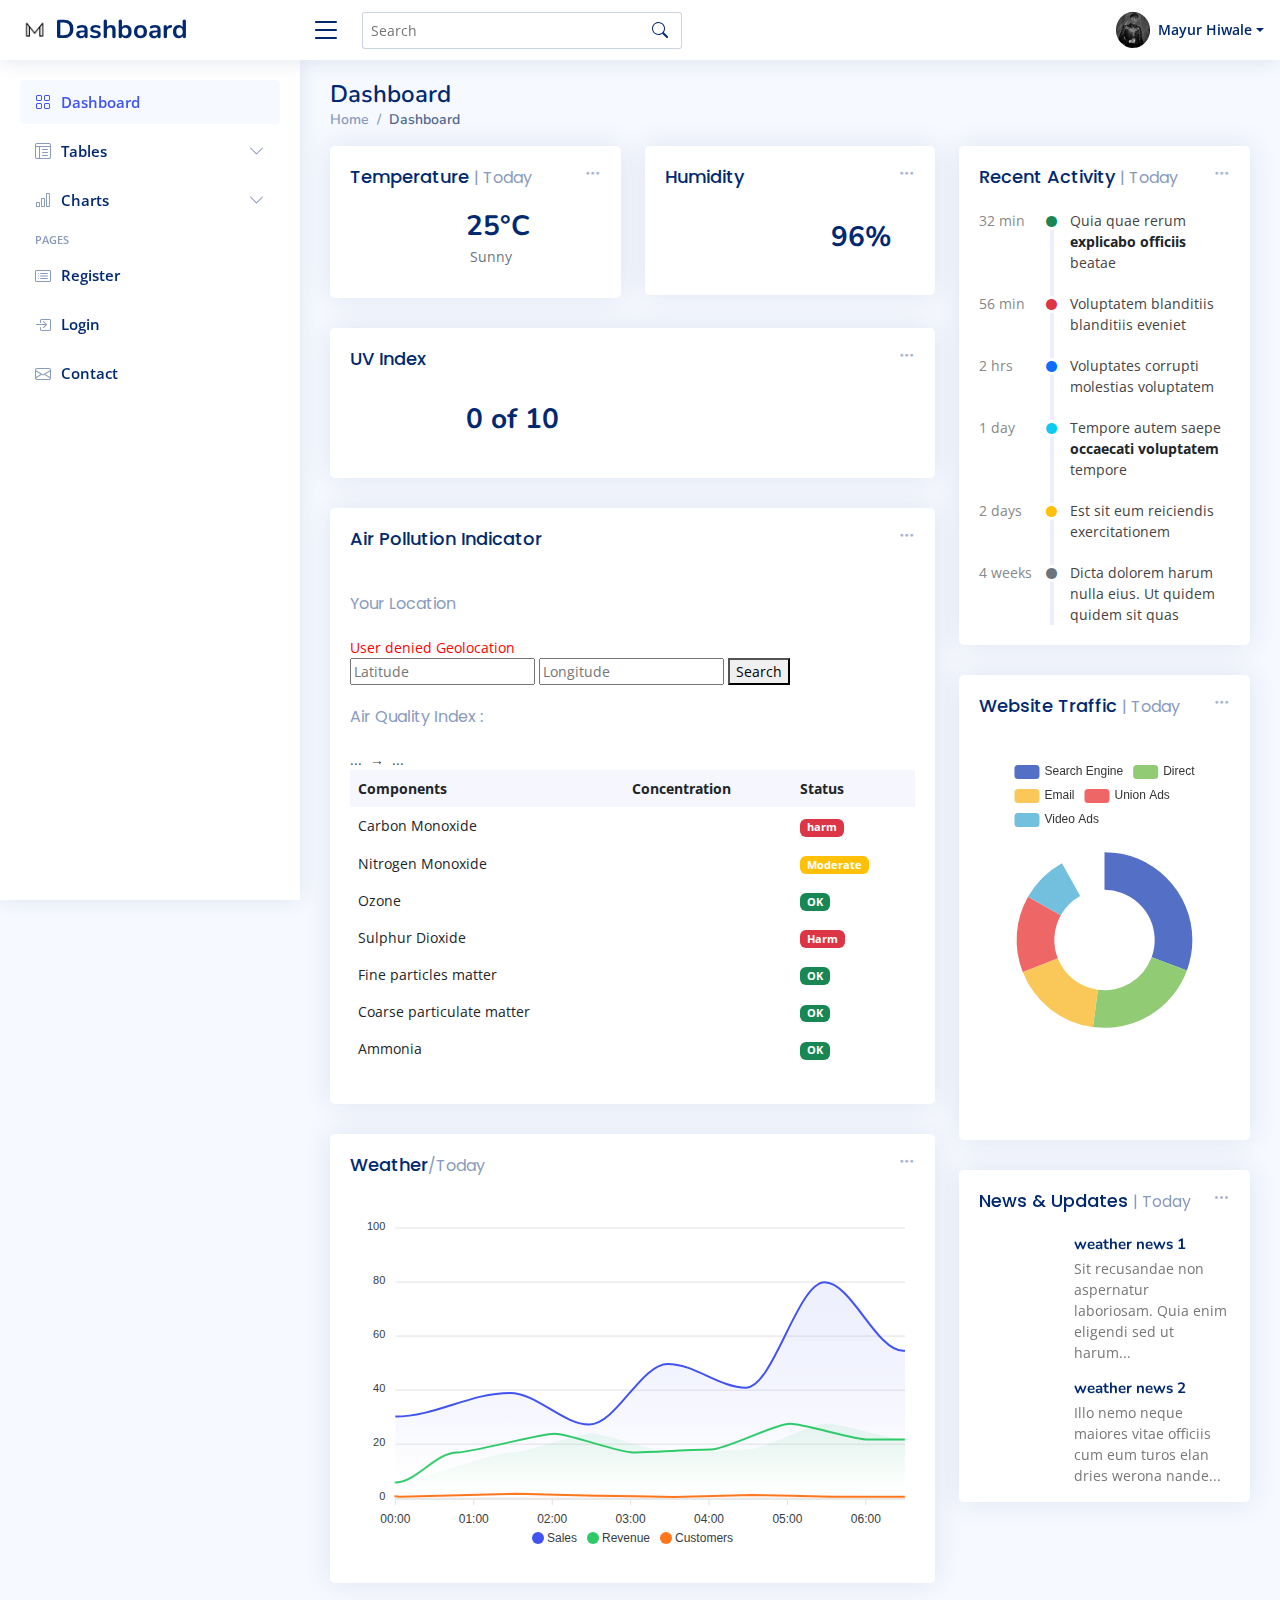
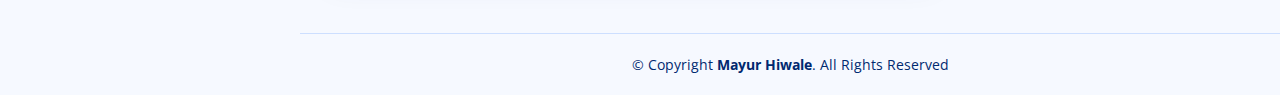
==== index.html @ 21767bce "New project to push to Github" ====
<!DOCTYPE html>
<html lang="en">

<head>
  <meta charset="utf-8">
  <meta content="width=device-width, initial-scale=1.0" name="viewport">

  <title>Dashboard-Gas Detection Statics</title>
  <meta content="" name="description">
  <meta content="" name="keywords">

  <!-- Favicons -->
  <link href="assets/img/MH.jpg" rel="icon">
  <link href="assets/img/MH.jpg" rel="apple-touch-icon">

  <!-- Google Fonts -->
  <link href="https://fonts.gstatic.com" rel="preconnect">
  <link href="https://fonts.googleapis.com/css?family=Open+Sans:300,300i,400,400i,600,600i,700,700i|Nunito:300,300i,400,400i,600,600i,700,700i|Poppins:300,300i,400,400i,500,500i,600,600i,700,700i" rel="stylesheet">

  <!-- Vendor CSS Files -->
  <link href="assets/vendor/bootstrap/css/bootstrap.min.css" rel="stylesheet">
  <link href="assets/vendor/bootstrap-icons/bootstrap-icons.css" rel="stylesheet">
  <link href="assets/vendor/boxicons/css/boxicons.min.css" rel="stylesheet">
  <link href="assets/vendor/quill/quill.snow.css" rel="stylesheet">
  <link href="assets/vendor/quill/quill.bubble.css" rel="stylesheet">
  <link href="assets/vendor/remixicon/remixicon.css" rel="stylesheet">
  <link href="assets/vendor/simple-datatables/style.css" rel="stylesheet">

  <!-- Template Main CSS File -->
  <link href="assets/css/style.css" rel="stylesheet">
  <link rel="stylesheet" href="https://cdnjs.cloudflare.com/ajax/libs/font-awesome/4.7.0/css/font-awesome.min.css">
  <script src="assets/js/table2excel.js"></script>
</head>

<body>

  <!-- ======= Header ======= -->
  <header id="header" class="header fixed-top d-flex align-items-center">

    <div class="d-flex align-items-center justify-content-between">
      <a href="index.html" class="logo d-flex align-items-center">
        <img src="assets/img/MH.jpg" alt="browser does not support">
        <span class="d-none d-lg-block">Dashboard</span>
      </a>
      <i class="bi bi-list toggle-sidebar-btn"></i>
    </div><!-- End Logo -->

    <div class="search-bar">
      <form class="search-form d-flex align-items-center" method="POST" action="#">
        <input type="text" name="query" placeholder="Search" title="Enter search keyword">
        <button type="submit" title="Search"><i class="bi bi-search"></i></button>
      </form>
    </div><!-- End Search Bar -->

<nav class="header-nav ms-auto">
      <ul class="d-flex align-items-center">

        <li class="nav-item d-block d-lg-none">
          <a class="nav-link nav-icon search-bar-toggle " href="#">
            <i class="bi bi-search"></i>
          </a>
        </li> 
        
        <!--End Search Icon"-->
<!--
        <li class="nav-item dropdown">

          <a class="nav-link nav-icon" href="#" data-bs-toggle="dropdown">
            <i class="bi bi-bell"></i>
            <span class="badge bg-primary badge-number">4</span>
          </a>
          
          "End Notification Icon" 

          <ul class="dropdown-menu dropdown-menu-end dropdown-menu-arrow notifications">
            <li class="dropdown-header">
              You have 4 new notifications
              <a href="#"><span class="badge rounded-pill bg-primary p-2 ms-2">View all</span></a>
            </li>
            <li>
              <hr class="dropdown-divider">
            </li>

            <li class="notification-item">
              <i class="bi bi-exclamation-circle text-warning"></i>
              <div>
                <h4>Lorem Ipsum</h4>
                <p>Quae dolorem earum veritatis oditseno</p>
                <p>30 min. ago</p>
              </div>
            </li>

            <li>
              <hr class="dropdown-divider">
            </li>

            <li class="notification-item">
              <i class="bi bi-x-circle text-danger"></i>
              <div>
                <h4>Atque rerum nesciunt</h4>
                <p>Quae dolorem earum veritatis oditseno</p>
                <p>1 hr. ago</p>
              </div>
            </li>

            <li>
              <hr class="dropdown-divider">
            </li>

            <li class="notification-item">
              <i class="bi bi-check-circle text-success"></i>
              <div>
                <h4>Sit rerum fuga</h4>
                <p>Quae dolorem earum veritatis oditseno</p>
                <p>2 hrs. ago</p>
              </div>
            </li>

            <li>
              <hr class="dropdown-divider">
            </li>

            <li class="notification-item">
              <i class="bi bi-info-circle text-primary"></i>
              <div>
                <h4>Dicta reprehenderit</h4>
                <p>Quae dolorem earum veritatis oditseno</p>
                <p>4 hrs. ago</p>
              </div>
            </li>

            <li>
              <hr class="dropdown-divider">
            </li>
            <li class="dropdown-footer">
              <a href="#">Show all notifications</a>
            </li>

          </ul>

           "End Notification Dropdown Items"

        </li> 
        
        "End Notification Nav" 

        <li class="nav-item dropdown">

          <a class="nav-link nav-icon" href="#" data-bs-toggle="dropdown">
            <i class="bi bi-chat-left-text"></i>
            <span class="badge bg-success badge-number">3</span>
          </a>
          
        "End Messages Icon"

          <ul class="dropdown-menu dropdown-menu-end dropdown-menu-arrow messages">
            <li class="dropdown-header">
              You have 3 new messages
              <a href="#"><span class="badge rounded-pill bg-primary p-2 ms-2">View all</span></a>
            </li>
            <li>
              <hr class="dropdown-divider">
            </li>

            <li class="message-item">
              <a href="#">
                <img src="assets/img/messages-1.jpg" alt="" class="rounded-circle">
                <div>
                  <h4>Maria Hudson</h4>
                  <p>Velit asperiores et ducimus soluta repudiandae labore officia est ut...</p>
                  <p>4 hrs. ago</p>
                </div>
              </a>
            </li>
            <li>
              <hr class="dropdown-divider">
            </li>

            <li class="message-item">
              <a href="#">
                <img src="assets/img/messages-2.jpg" alt="" class="rounded-circle">
                <div>
                  <h4>Anna Nelson</h4>
                  <p>Velit asperiores et ducimus soluta repudiandae labore officia est ut...</p>
                  <p>6 hrs. ago</p>
                </div>
              </a>
            </li>
            <li>
              <hr class="dropdown-divider">
            </li>

            <li class="message-item">
              <a href="#">
                <img src="assets/img/messages-3.jpg" alt="" class="rounded-circle">
                <div>
                  <h4>David Muldon</h4>
                  <p>Velit asperiores et ducimus soluta repudiandae labore officia est ut...</p>
                  <p>8 hrs. ago</p>
                </div>
              </a>
            </li>
            <li>
              <hr class="dropdown-divider">
            </li>

            <li class="dropdown-footer">
              <a href="#">Show all messages</a>
            </li>

          </ul> 
          
          "End Messages Dropdown Items" 
-->
        </li> 
        
        <!--End Messages Nav"-->

        <li class="nav-item dropdown pe-3">

          <a class="nav-link nav-profile d-flex align-items-center pe-0" href="#" data-bs-toggle="dropdown">
            <img src="assets/img/me2.jpeg" alt="Profile" class="rounded-circle">
            <span class="d-none d-md-block dropdown-toggle ps-2">Mayur Hiwale</span>
          </a><!-- End Profile Iamge Icon -->

          <ul class="dropdown-menu dropdown-menu-end dropdown-menu-arrow profile">
            <li class="dropdown-header">
              <h6>Mayur Hiwale</h6>
              <span>Admin</span>
            </li>
<!--        <li>
              <hr class="dropdown-divider">
            </li>

            <li>
              <a class="dropdown-item d-flex align-items-center" href="users-profile.html">
                <i class="bi bi-person"></i>
                <span>My Profile</span>
              </a>
            </li>
            <li>
              <hr class="dropdown-divider">
            </li>

            <li>
              <a class="dropdown-item d-flex align-items-center" href="users-profile.html">
                <i class="bi bi-gear"></i>
                <span>Account Settings</span>
              </a>
            </li>
            <li>
              <hr class="dropdown-divider">
            </li>

            <li>
              <a class="dropdown-item d-flex align-items-center" href="pages-faq.html">
                <i class="bi bi-question-circle"></i>
                <span>Need Help?</span>
              </a>
            </li>
            <li>
              <hr class="dropdown-divider">
            </li>
-->
            <li>
              <a class="dropdown-item d-flex align-items-center" href="#">
                <i class="bi bi-box-arrow-right"></i>
                <span>Sign Out</span>
              </a>
            </li>

          </ul><!-- End Profile Dropdown Items -->
        </li><!-- End Profile Nav -->

      </ul>
    </nav><!-- End Icons Navigation -->

  </header><!-- End Header -->

  <!-- ======= Sidebar ======= -->
  <aside id="sidebar" class="sidebar">

    <ul class="sidebar-nav" id="sidebar-nav">

      <li class="nav-item">
        <a class="nav-link " href="index.html">
          <i class="bi bi-grid"></i>
          <span>Dashboard</span>
        </a>
      </li><!-- End Dashboard Nav -->
      <!--

      <li class="nav-item">
        
        <a class="nav-link collapsed" data-bs-target="#components-nav" data-bs-toggle="collapse" href="#">
          <i class="bi bi-menu-button-wide"></i><span>Components</span><i class="bi bi-chevron-down ms-auto"></i>
        </a>
        <ul id="components-nav" class="nav-content collapse " data-bs-parent="#sidebar-nav">
          <li>
            <a href="components-alerts.html">
              <i class="bi bi-circle"></i><span>Alerts</span>
            </a>
          </li>
          
          <li>
            <a href="components-accordion.html">
              <i class="bi bi-circle"></i><span>Accordion</span>
            </a>
          </li>
          <li>
            <a href="components-badges.html">
              <i class="bi bi-circle"></i><span>Badges</span>
            </a>
          </li>
          <li>
            <a href="components-breadcrumbs.html">
              <i class="bi bi-circle"></i><span>Breadcrumbs</span>
            </a>
          </li>
          <li>
            <a href="components-buttons.html">
              <i class="bi bi-circle"></i><span>Buttons</span>
            </a>
          </li>
          <li>
            <a href="components-cards.html">
              <i class="bi bi-circle"></i><span>Cards</span>
            </a>
          </li>
          <li>
            <a href="components-carousel.html">
              <i class="bi bi-circle"></i><span>Carousel</span>
            </a>
          </li>
          <li>
            <a href="components-list-group.html">
              <i class="bi bi-circle"></i><span>List group</span>
            </a>
          </li>
          <li>
            <a href="components-modal.html">
              <i class="bi bi-circle"></i><span>Modal</span>
            </a>
          </li>
          <li>
            <a href="components-tabs.html">
              <i class="bi bi-circle"></i><span>Tabs</span>
            </a>
          </li>
          <li>
            <a href="components-pagination.html">
              <i class="bi bi-circle"></i><span>Pagination</span>
            </a>
          </li>
          
          <li>
            <a href="components-progress.html">
              <i class="bi bi-circle"></i><span>Progress</span>
            </a>
          </li>
          -->
          <!--
          <li>
            <a href="components-spinners.html">
              <i class="bi bi-circle"></i><span>Spinners</span>
            </a>
          </li>
          <li>
            <a href="components-tooltips.html">
              <i class="bi bi-circle"></i><span>Tooltips</span>
            </a>
          </li>
        </ul>
      </li>-->
      <!-- End Components Nav -->
<!--
      <li class="nav-item">
        <a class="nav-link collapsed" data-bs-target="#forms-nav" data-bs-toggle="collapse" href="#">
          <i class="bi bi-journal-text"></i><span>Forms</span><i class="bi bi-chevron-down ms-auto"></i>
        </a>
        <ul id="forms-nav" class="nav-content collapse " data-bs-parent="#sidebar-nav">
          <li>
            <a href="forms-elements.html">
              <i class="bi bi-circle"></i><span>Form Elements</span>
            </a>
          </li>
          <li>
            <a href="forms-layouts.html">
              <i class="bi bi-circle"></i><span>Form Layouts</span>
            </a>
          </li>
          <li>
            <a href="forms-editors.html">
              <i class="bi bi-circle"></i><span>Form Editors</span>
            </a>
          </li>
          <li>
            <a href="forms-validation.html">
              <i class="bi bi-circle"></i><span>Form Validation</span>
            </a>
          </li>
        </ul>
      </li>
-->      
      <!-- End Forms Nav -->

      <li class="nav-item">
        <a class="nav-link collapsed" data-bs-target="#tables-nav" data-bs-toggle="collapse" href="#">
          <i class="bi bi-layout-text-window-reverse"></i><span>Tables</span><i class="bi bi-chevron-down ms-auto"></i>
        </a>
        <ul id="tables-nav" class="nav-content collapse " data-bs-parent="#sidebar-nav">
          <!--<li>
            <a href="tables-general.html">
              <i class="bi bi-circle"></i><span>General Tables</span>
            </a>
          </li>-->
          <li>
            <a href="tables-data.html">
              <i class="bi bi-circle"></i><span>Data Tables</span>
            </a>
          </li>
        </ul>
      </li><!-- End Tables Nav -->

      <li class="nav-item">
        <a class="nav-link collapsed" data-bs-target="#charts-nav" data-bs-toggle="collapse" href="#">
          <i class="bi bi-bar-chart"></i><span>Charts</span><i class="bi bi-chevron-down ms-auto"></i>
        </a>
        <ul id="charts-nav" class="nav-content collapse " data-bs-parent="#sidebar-nav">
          <li>
            <a href="charts-chartjs.html">
              <i class="bi bi-circle"></i><span>Chart.js</span>
            </a>
          </li>
          <li>
            <a href="charts-apexcharts.html">
              <i class="bi bi-circle"></i><span>ApexCharts</span>
            </a>
          </li>
      <!--<li>
            <a href="charts-echarts.html">
              <i class="bi bi-circle"></i><span>ECharts</span>
            </a>
          </li>-->
        </ul>
      </li><!-- End Charts Nav -->

<!--
      <li class="nav-item">
        <a class="nav-link collapsed" data-bs-target="#icons-nav" data-bs-toggle="collapse" href="#">
          <i class="bi bi-gem"></i><span>Icons</span><i class="bi bi-chevron-down ms-auto"></i>
        </a>
        <ul id="icons-nav" class="nav-content collapse " data-bs-parent="#sidebar-nav">
          <li>
            <a href="icons-bootstrap.html">
              <i class="bi bi-circle"></i><span>Bootstrap Icons</span>
            </a>
          </li>
          <li>
            <a href="icons-remix.html">
              <i class="bi bi-circle"></i><span>Remix Icons</span>
            </a>
          </li>
          <li>
            <a href="icons-boxicons.html">
              <i class="bi bi-circle"></i><span>Boxicons</span>
            </a>
          </li>
        </ul>
      </li>
-->      
      <!-- End Icons Nav -->

      <li class="nav-heading">Pages</li>
<!--
      <li class="nav-item">
        <a class="nav-link collapsed" href="users-profile.html">
          <i class="bi bi-person"></i>
          <span>Profile</span>
        </a>
      </li>
-->      
      <!-- End Profile Page Nav -->
<!--
      <li class="nav-item">
        <a class="nav-link collapsed" href="pages-faq.html">
          <i class="bi bi-question-circle"></i>
          <span>F.A.Q</span>
        </a>
      </li>
-->       
      <!-- End F.A.Q Page Nav -->

      

      <li class="nav-item">
        <a class="nav-link collapsed" href="pages-register.html">
          <i class="bi bi-card-list"></i>
          <span>Register</span>
        </a>
      </li><!-- End Register Page Nav -->

      <li class="nav-item">
        <a class="nav-link collapsed" href="pages-login.html">
          <i class="bi bi-box-arrow-in-right"></i>
          <span>Login</span>
        </a>
        
      </li><!-- End Login Page Nav -->
      <li class="nav-item">
        <a class="nav-link collapsed" href="pages-contact.html">
          <i class="bi bi-envelope"></i>
          <span>Contact</span>
        </a>
      </li><!-- End Contact Page Nav -->
<!--
      <li class="nav-item">
        <a class="nav-link collapsed" href="pages-error-404.html">
          <i class="bi bi-dash-circle"></i>
          <span>Error 404</span>
        </a>
      </li>
-->
      <!-- End Error 404 Page Nav -->
<!--      
      <li class="nav-item">
        <a class="nav-link collapsed" href="pages-blank.html">
          <i class="bi bi-file-earmark"></i>
          <span>Blank</span>
        </a>
      </li>
-->
      <!-- End Blank Page Nav -->
    </ul>

  </aside><!-- End Sidebar-->

  <main id="main" class="main">

    <div class="pagetitle">
      <h1>Dashboard</h1>
      <nav>
        <ol class="breadcrumb">
          <li class="breadcrumb-item"><a href="index.html">Home</a></li>
          <li class="breadcrumb-item active">Dashboard</li>
        </ol>
      </nav>
    </div><!-- End Page Title -->

    <section class="section dashboard">
      <div class="row">

        <!-- Left side columns -->
        <div class="col-lg-8">
          <div class="row">
            

            <!-- Sales Card -->
            <div class="col-xxl-4 col-md-6">
              <div class="card info-card sales-card">

                <div class="filter">
                  <a class="icon" href="#" data-bs-toggle="dropdown"><i class="bi bi-three-dots"></i></a>
                  <ul class="dropdown-menu dropdown-menu-end dropdown-menu-arrow">
                    <li class="dropdown-header text-start">
                      <h6>Filter</h6>
                    </li>

                    <li><a class="dropdown-item" href="#">Yesterday</a></li>
                    <li><a class="dropdown-item" href="#">Today</a></li>
                    <li><a class="dropdown-item" href="#">Tomorrow</a></li>
                  </ul>
                </div>

                <div class="card-body">
                  <h5 class="card-title">Temperature <span>| Today</span></h5>

                  <div class="d-flex align-items-center">
                    <script src="https://cdn.lordicon.com/xdjxvujz.js"></script>
                    <lord-icon src="https://cdn.lordicon.com/jluicbpf.json" trigger="hover" style="width:100px;height:40px">
                    </lord-icon>
                    
                    <div class="ps-3">
                      <h6>25°C</h6>
                      <span class="text-muted small pt-2 ps-1">Sunny</span>

                    </div>
                  </div>
                </div>

              </div>
            </div><!-- End Sales Card -->

            <!-- Revenue Card -->
            <div class="col-xxl-4 col-md-6">
              <div class="card info-card revenue-card">

                <div class="filter">
                  <a class="icon" href="#" data-bs-toggle="dropdown"><i class="bi bi-three-dots"></i></a>
                  <ul class="dropdown-menu dropdown-menu-end dropdown-menu-arrow">
                    <li class="dropdown-header text-start">
                      <h6>Filter</h6>
                    </li>

                    <li><a class="dropdown-item" href="#">Today</a></li>
                    <li><a class="dropdown-item" href="#">This Month</a></li>
                    <li><a class="dropdown-item" href="#">This Year</a></li>
                  </ul>
                </div>

                <div class="card-body">
                  <h5 class="card-title">Humidity <span></span></h5>

                  <div class="d-flex align-items-center">
                    <script src="https://cdn.lordicon.com/xdjxvujz.js"></script>
                    <lord-icon src="https://cdn.lordicon.com/dmibloap.json" trigger="hover" style="width:150px;height:55px">
                    </lord-icon>
                    <div class="ps-3">
                      <h6>96%</h6>
                     <!-- <span class="text-success small pt-1 fw-bold">8%</span> <span class="text-muted small pt-2 ps-1">increase</span>-->

                    </div>
                  </div>
                </div>

              </div>
            </div><!-- End Revenue Card -->

            <!-- Customers Card -->
            <div class="col-xxl-4 col-xl-12">

              <div class="card info-card customers-card">

                <div class="filter">
                  <a class="icon" href="#" data-bs-toggle="dropdown"><i class="bi bi-three-dots"></i></a>
                  <ul class="dropdown-menu dropdown-menu-end dropdown-menu-arrow">
                    <li class="dropdown-header text-start">
                      <h6>Filter</h6>
                    </li>

                    <li><a class="dropdown-item" href="#">Today</a></li>
                    <li><a class="dropdown-item" href="#">This Month</a></li>
                    <li><a class="dropdown-item" href="#">This Year</a></li>
                  </ul>
                </div>

                <div class="card-body">
                  <h5 class="card-title">UV Index<span></span></h5>

                  <div class="d-flex align-items-center">
                    <script src="https://cdn.lordicon.com/xdjxvujz.js"></script>
                    <lord-icon src="https://cdn.lordicon.com/clcopglh.json" trigger="hover" style="width:100px;height:55px">
                    </lord-icon>
                    <div class="ps-3">
                      <h6>0 of 10</h6>
                      <!--<span class="text-danger small pt-1 fw-bold">12%</span> <span class="text-muted small pt-2 ps-1">decrease</span>-->

                    </div>
                  </div>

                </div>
              </div>

            </div><!-- End Customers Card -->
            <!-- Recent Sales -->
            <div class="col-12">
              <div class="card recent-sales overflow-auto">

                <div class="filter">
                  <a class="icon" href="#" data-bs-toggle="dropdown"><i class="bi bi-three-dots"></i></a>
                  <ul class="dropdown-menu dropdown-menu-end dropdown-menu-arrow">
                    <li class="dropdown-header text-start">
                      <h6>Filter</h6>
                    </li>

                    <li><a class="dropdown-item" href="#">Location</a></li>
                    <li><a class="dropdown-item" href="#">Latitude Longitude</a></li>
                  </ul>
                </div>

                <div class="card-body">
                  <h5 class="card-title">Air Pollution Indicator</h5>
                    <div class="location-container">
                      <h5 class="card-title"><span>Your Location</span></h5>
                      <label for="error-msg" style="color: red;"></label><br />
                      <input
                        type="number"
                        name="lat"
                        placeholder="Latitude"
                        id="latitude"
                        step="0.0001"
                        class="loc-input" />
                      
                      <input
                        type="number"
                        name="lon"
                        placeholder="Longitude"
                        id="longitude"
                        step="0.0001"
                        class="loc-input" />
                      <button class="search-btn">Search</button>
                    </div>
                  <h5 class="card-title"><span>Air Quality Index :</span></h5>
                  <span class="air-quality">...</span>
                  <span class="arr">&nbsp;&rarr;&nbsp;</span>
                  <span class="air-quality-status">...</span>

                  <table class="table table-borderless datatable">
                    <thead>
                      <tr>
                        <th scope="col">Components</th>
                        <th scope="col">Concentration</th>
                        <th scope="col">Status</th>
                      </tr>
                    </thead>
                    <tbody>
                      <tr>
                        
                        <td>Carbon Monoxide</td>
                        <td class="component-val" data-comp="co"></td>
                        <td><span class="badge bg-danger">harm</span></td>
                      </tr>
                      <tr>
                        
                        <td>Nitrogen Monoxide</td>
                        <td class="component-val" data-comp="no"></td>
                        <td><span class="badge bg-warning">Moderate</span></td>
                      </tr>
                      <tr>
                        
                        <td>Ozone</td>
                        <td class="component-val" data-comp="o3"></td>
                        <td><span class="badge bg-success">OK</span></td>
                      </tr>
                      <tr>
                        
                        <td>Sulphur Dioxide</td>
                        <td class="component-val" data-comp="so2"></td>
                        <td><span class="badge bg-danger">Harm</span></td>
                      </tr>
                      <tr>
                        
                        <td>Fine particles matter</td>
                        <td class="component-val" data-comp="pm2_5"></td>
                        <td><span class="badge bg-success">OK</span></td>
                      </tr>

                      <tr>
                        
                        <td>Coarse particulate matter</td>
                        <td class="component-val" data-comp="pm10"></td>
                        <td><span class="badge bg-success">OK</span></td>
                      </tr>

                      <tr>
                        
                        <td>Ammonia</td>
                        <td class="component-val" data-comp="nh3"></td>
                        <td><span class="badge bg-success">OK</span></td>
                      </tr><!--  micrograms per cubic meter of air (μg/m3)  -->
                    </tbody>
                  </table>

                </div>

              </div>
            </div><!-- End Recent Sales -->
            <!-- Reports -->
            <div class="col-12">
              <div class="card">

                <div class="filter">
                  <a class="icon" href="#" data-bs-toggle="dropdown"><i class="bi bi-three-dots"></i></a>
                  <ul class="dropdown-menu dropdown-menu-end dropdown-menu-arrow">
                    <li class="dropdown-header text-start">
                      <h6>Filter</h6>
                    </li>

                    <li><a class="dropdown-item" href="#">Today</a></li>
                    <li><a class="dropdown-item" href="#">This Month</a></li>
                    <li><a class="dropdown-item" href="#">This Year</a></li>
                  </ul>
                </div>

                <div class="card-body">
                  <h5 class="card-title">Weather<span>/Today</span></h5>

                  <!-- Line Chart -->
                  <div id="reportsChart"></div>

                  <script>
                    document.addEventListener("DOMContentLoaded", () => {
                      new ApexCharts(document.querySelector("#reportsChart"), {
                        series: [{
                          name: 'Sales',
                          data: [31, 40, 28, 51, 42, 82, 56],
                        }, {
                          name: 'Revenue',
                          data: [11, 32, 45, 32, 34, 52, 41]
                        }, {
                          name: 'Customers',
                          data: [15, 11, 32, 18, 9, 24, 11]
                        }],
                        chart: {
                          height: 350,
                          type: 'area',
                          toolbar: {
                            show: false
                          },
                        },
                        markers: {
                          size: 4
                        },
                        colors: ['#4154f1', '#2eca6a', '#ff771d'],
                        fill: {
                          type: "gradient",
                          gradient: {
                            shadeIntensity: 1,
                            opacityFrom: 0.3,
                            opacityTo: 0.4,
                            stops: [0, 90, 100]
                          }
                        },
                        dataLabels: {
                          enabled: false
                        },
                        stroke: {
                          curve: 'smooth',
                          width: 2
                        },
                        xaxis: {
                          type: 'datetime',
                          categories: ["2018-09-19T00:00:00.000Z", "2018-09-19T01:30:00.000Z", "2018-09-19T02:30:00.000Z", "2018-09-19T03:30:00.000Z", "2018-09-19T04:30:00.000Z", "2018-09-19T05:30:00.000Z", "2018-09-19T06:30:00.000Z"]
                        },
                        tooltip: {
                          x: {
                            format: 'dd/MM/yy HH:mm'
                          },
                        }
                      }).render();
                    });
                  </script>
                  <!-- End Line Chart -->

                </div>

              </div>
            </div><!-- End Reports -->

           

            
          </div>
        </div><!-- End Left side columns -->

        <!-- Right side columns -->
        <div class="col-lg-4">

          <!-- Recent Activity -->
          <div class="card">
            <div class="filter">
              <a class="icon" href="#" data-bs-toggle="dropdown"><i class="bi bi-three-dots"></i></a>
              <ul class="dropdown-menu dropdown-menu-end dropdown-menu-arrow">
                <li class="dropdown-header text-start">
                  <h6>Filter</h6>
                </li>

                <li><a class="dropdown-item" href="#">Today</a></li>
                <li><a class="dropdown-item" href="#">This Month</a></li>
                <li><a class="dropdown-item" href="#">This Year</a></li>
              </ul>
            </div>

            <div class="card-body">
              <h5 class="card-title">Recent Activity <span>| Today</span></h5>

              <div class="activity">

                <div class="activity-item d-flex">
                  <div class="activite-label">32 min</div>
                  <i class='bi bi-circle-fill activity-badge text-success align-self-start'></i>
                  <div class="activity-content">
                    Quia quae rerum <a href="#" class="fw-bold text-dark">explicabo officiis</a> beatae
                  </div>
                </div><!-- End activity item-->

                <div class="activity-item d-flex">
                  <div class="activite-label">56 min</div>
                  <i class='bi bi-circle-fill activity-badge text-danger align-self-start'></i>
                  <div class="activity-content">
                    Voluptatem blanditiis blanditiis eveniet
                  </div>
                </div><!-- End activity item-->

                <div class="activity-item d-flex">
                  <div class="activite-label">2 hrs</div>
                  <i class='bi bi-circle-fill activity-badge text-primary align-self-start'></i>
                  <div class="activity-content">
                    Voluptates corrupti molestias voluptatem
                  </div>
                </div><!-- End activity item-->

                <div class="activity-item d-flex">
                  <div class="activite-label">1 day</div>
                  <i class='bi bi-circle-fill activity-badge text-info align-self-start'></i>
                  <div class="activity-content">
                    Tempore autem saepe <a href="#" class="fw-bold text-dark">occaecati voluptatem</a> tempore
                  </div>
                </div><!-- End activity item-->

                <div class="activity-item d-flex">
                  <div class="activite-label">2 days</div>
                  <i class='bi bi-circle-fill activity-badge text-warning align-self-start'></i>
                  <div class="activity-content">
                    Est sit eum reiciendis exercitationem
                  </div>
                </div><!-- End activity item-->

                <div class="activity-item d-flex">
                  <div class="activite-label">4 weeks</div>
                  <i class='bi bi-circle-fill activity-badge text-muted align-self-start'></i>
                  <div class="activity-content">
                    Dicta dolorem harum nulla eius. Ut quidem quidem sit quas
                  </div>
                </div><!-- End activity item-->

              </div>

            </div>
          </div><!-- End Recent Activity -->

          <!-- Budget Report 
          <div class="card">
            <div class="filter">
              <a class="icon" href="#" data-bs-toggle="dropdown"><i class="bi bi-three-dots"></i></a>
              <ul class="dropdown-menu dropdown-menu-end dropdown-menu-arrow">
                <li class="dropdown-header text-start">
                  <h6>Filter</h6>
                </li>

                <li><a class="dropdown-item" href="#">Today</a></li>
                <li><a class="dropdown-item" href="#">This Month</a></li>
                <li><a class="dropdown-item" href="#">This Year</a></li>
              </ul>
            </div>

            <div class="card-body pb-0">
              <h5 class="card-title">Budget Report <span>| This Month</span></h5>

              <div id="budgetChart" style="min-height: 400px;" class="echart"></div>

              <script>
                document.addEventListener("DOMContentLoaded", () => {
                  var budgetChart = echarts.init(document.querySelector("#budgetChart")).setOption({
                    legend: {
                      data: ['Allocated Budget', 'Actual Spending']
                    },
                    radar: {
                      // shape: 'circle',
                      indicator: [{
                          name: 'Sales',
                          max: 6500
                        },
                        {
                          name: 'Administration',
                          max: 16000
                        },
                        {
                          name: 'Information Technology',
                          max: 30000
                        },
                        {
                          name: 'Customer Support',
                          max: 38000
                        },
                        {
                          name: 'Development',
                          max: 52000
                        },
                        {
                          name: 'Marketing',
                          max: 25000
                        }
                      ]
                    },
                    series: [{
                      name: 'Budget vs spending',
                      type: 'radar',
                      data: [{
                          value: [4200, 3000, 20000, 35000, 50000, 18000],
                          name: 'Allocated Budget'
                        },
                        {
                          value: [5000, 14000, 28000, 26000, 42000, 21000],
                          name: 'Actual Spending'
                        }
                      ]
                    }]
                  });
                });
              </script>

            </div>
          </div> End Budget Report -->

          <!-- Website Traffic -->
          <div class="card">
            <div class="filter">
              <a class="icon" href="#" data-bs-toggle="dropdown"><i class="bi bi-three-dots"></i></a>
              <ul class="dropdown-menu dropdown-menu-end dropdown-menu-arrow">
                <li class="dropdown-header text-start">
                  <h6>Filter</h6>
                </li>

                <li><a class="dropdown-item" href="#">Today</a></li>
                <li><a class="dropdown-item" href="#">This Month</a></li>
                <li><a class="dropdown-item" href="#">This Year</a></li>
              </ul>
            </div>

            <div class="card-body pb-0">
              <h5 class="card-title">Website Traffic <span>| Today</span></h5>

              <div id="trafficChart" style="min-height: 400px;" class="echart"></div>

              <script>
                document.addEventListener("DOMContentLoaded", () => {
                  echarts.init(document.querySelector("#trafficChart")).setOption({
                    tooltip: {
                      trigger: 'item'
                    },
                    legend: {
                      top: '5%',
                      left: 'center'
                    },
                    series: [{
                      name: 'Access From',
                      type: 'pie',
                      radius: ['40%', '70%'],
                      avoidLabelOverlap: false,
                      label: {
                        show: false,
                        position: 'center'
                      },
                      emphasis: {
                        label: {
                          show: true,
                          fontSize: '18',
                          fontWeight: 'bold'
                        }
                      },
                      labelLine: {
                        show: false
                      },
                      data: [{
                          value: 1048,
                          name: 'Search Engine'
                        },
                        {
                          value: 735,
                          name: 'Direct'
                        },
                        {
                          value: 580,
                          name: 'Email'
                        },
                        {
                          value: 484,
                          name: 'Union Ads'
                        },
                        {
                          value: 300,
                          name: 'Video Ads'
                        }
                      ]
                    }]
                  });
                });
              </script>

            </div>
          </div><!-- End Website Traffic -->

          <!-- News & Updates Traffic -->
          <div class="card">
            <div class="filter">
              <a class="icon" href="#" data-bs-toggle="dropdown"><i class="bi bi-three-dots"></i></a>
              <ul class="dropdown-menu dropdown-menu-end dropdown-menu-arrow">
                <li class="dropdown-header text-start">
                  <h6>Filter</h6>
                </li>

                <li><a class="dropdown-item" href="#">Today</a></li>
                <li><a class="dropdown-item" href="#">This Month</a></li>
                <li><a class="dropdown-item" href="#">This Year</a></li>
              </ul>
            </div>

            <div class="card-body pb-0">
              <h5 class="card-title">News &amp; Updates <span>| Today</span></h5>

              <div class="news">
                <div class="post-item clearfix">
                  <img src="assets/img/news-1.jpg" alt="">
                  <h4><a href="#">weather news 1</a></h4>
                  <p>Sit recusandae non aspernatur laboriosam. Quia enim eligendi sed ut harum...</p>
                </div>

                <div class="post-item clearfix">
                  <img src="assets/img/news-2.jpg" alt="">
                  <h4><a href="#">weather news 2</a></h4>
                  <p>Illo nemo neque maiores vitae officiis cum eum turos elan dries werona nande...</p>
                </div>

              </div><!-- End sidebar recent posts-->

            </div>
          </div><!-- End News & Updates -->

        </div><!-- End Right side columns -->

      </div>
    </section>
    
    
    
  </main><!-- End #main -->

  <!-- ======= Footer ======= -->
  <footer id="footer" class="footer">
    <div class="copyright">
      &copy; Copyright <strong><span>Mayur Hiwale</span></strong>. All Rights Reserved
    </div>
    
  </footer><!-- End Footer -->

  <a href="#" class="back-to-top d-flex align-items-center justify-content-center"><i class="bi bi-arrow-up-short"></i></a>

  <!-- Vendor JS Files -->
  <script src="assets/vendor/apexcharts/apexcharts.min.js"></script>
  <script src="assets/vendor/bootstrap/js/bootstrap.bundle.min.js"></script>
  <script src="assets/vendor/chart.js/chart.min.js"></script>
  <script src="assets/vendor/echarts/echarts.min.js"></script>
  <script src="assets/vendor/quill/quill.min.js"></script>
  <script src="assets/vendor/simple-datatables/simple-datatables.js"></script>
  <script src="assets/vendor/tinymce/tinymce.min.js"></script>
  <script src="assets/vendor/php-email-form/validate.js"></script>

  <!-- Template Main JS File -->
  <script src="assets/js/main.js"></script>

</body>

</html>
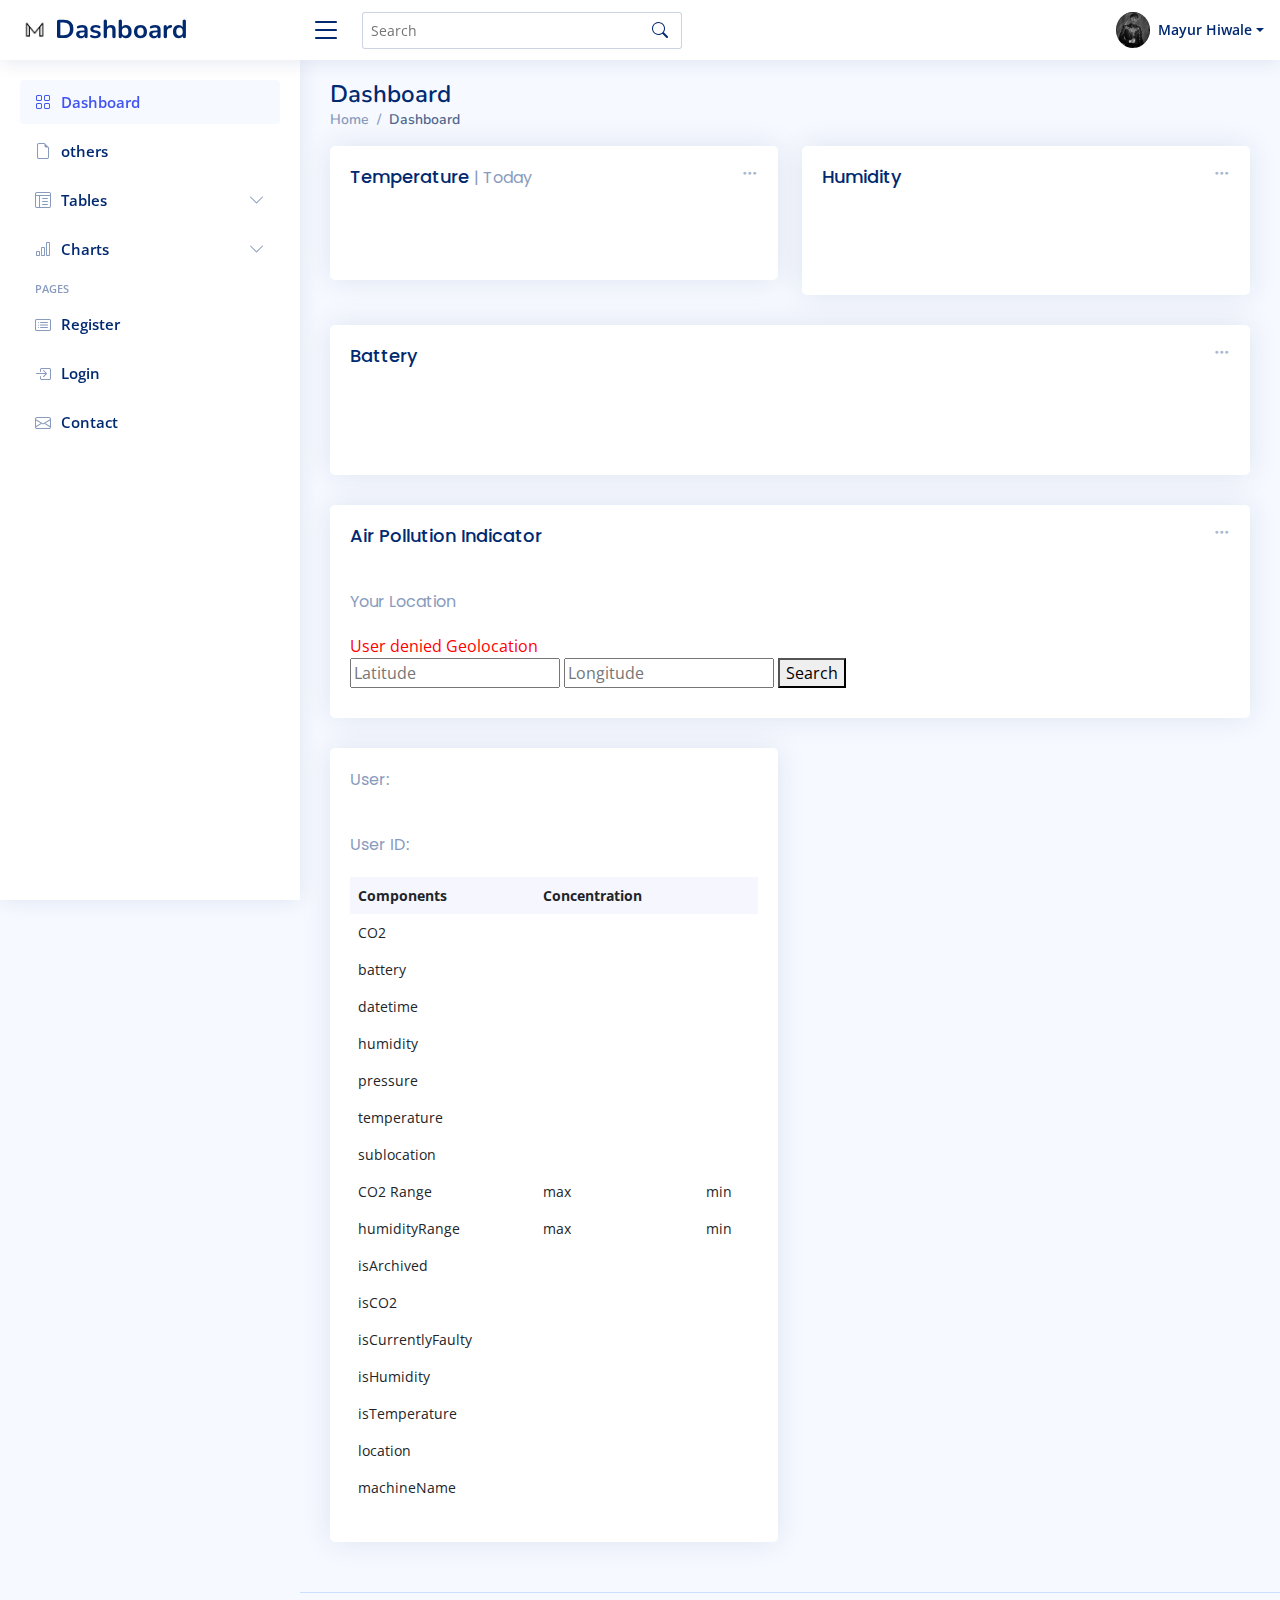
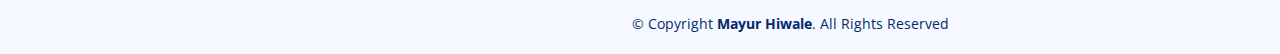
==== commit ce4e8477: "new project to push to github" ====
--- a/index.html
+++ b/index.html
@@ -62,161 +62,6 @@
           </a>
         </li> 
         
-        <!--End Search Icon"-->
-<!--
-        <li class="nav-item dropdown">
-
-          <a class="nav-link nav-icon" href="#" data-bs-toggle="dropdown">
-            <i class="bi bi-bell"></i>
-            <span class="badge bg-primary badge-number">4</span>
-          </a>
-          
-          "End Notification Icon" 
-
-          <ul class="dropdown-menu dropdown-menu-end dropdown-menu-arrow notifications">
-            <li class="dropdown-header">
-              You have 4 new notifications
-              <a href="#"><span class="badge rounded-pill bg-primary p-2 ms-2">View all</span></a>
-            </li>
-            <li>
-              <hr class="dropdown-divider">
-            </li>
-
-            <li class="notification-item">
-              <i class="bi bi-exclamation-circle text-warning"></i>
-              <div>
-                <h4>Lorem Ipsum</h4>
-                <p>Quae dolorem earum veritatis oditseno</p>
-                <p>30 min. ago</p>
-              </div>
-            </li>
-
-            <li>
-              <hr class="dropdown-divider">
-            </li>
-
-            <li class="notification-item">
-              <i class="bi bi-x-circle text-danger"></i>
-              <div>
-                <h4>Atque rerum nesciunt</h4>
-                <p>Quae dolorem earum veritatis oditseno</p>
-                <p>1 hr. ago</p>
-              </div>
-            </li>
-
-            <li>
-              <hr class="dropdown-divider">
-            </li>
-
-            <li class="notification-item">
-              <i class="bi bi-check-circle text-success"></i>
-              <div>
-                <h4>Sit rerum fuga</h4>
-                <p>Quae dolorem earum veritatis oditseno</p>
-                <p>2 hrs. ago</p>
-              </div>
-            </li>
-
-            <li>
-              <hr class="dropdown-divider">
-            </li>
-
-            <li class="notification-item">
-              <i class="bi bi-info-circle text-primary"></i>
-              <div>
-                <h4>Dicta reprehenderit</h4>
-                <p>Quae dolorem earum veritatis oditseno</p>
-                <p>4 hrs. ago</p>
-              </div>
-            </li>
-
-            <li>
-              <hr class="dropdown-divider">
-            </li>
-            <li class="dropdown-footer">
-              <a href="#">Show all notifications</a>
-            </li>
-
-          </ul>
-
-           "End Notification Dropdown Items"
-
-        </li> 
-        
-        "End Notification Nav" 
-
-        <li class="nav-item dropdown">
-
-          <a class="nav-link nav-icon" href="#" data-bs-toggle="dropdown">
-            <i class="bi bi-chat-left-text"></i>
-            <span class="badge bg-success badge-number">3</span>
-          </a>
-          
-        "End Messages Icon"
-
-          <ul class="dropdown-menu dropdown-menu-end dropdown-menu-arrow messages">
-            <li class="dropdown-header">
-              You have 3 new messages
-              <a href="#"><span class="badge rounded-pill bg-primary p-2 ms-2">View all</span></a>
-            </li>
-            <li>
-              <hr class="dropdown-divider">
-            </li>
-
-            <li class="message-item">
-              <a href="#">
-                <img src="assets/img/messages-1.jpg" alt="" class="rounded-circle">
-                <div>
-                  <h4>Maria Hudson</h4>
-                  <p>Velit asperiores et ducimus soluta repudiandae labore officia est ut...</p>
-                  <p>4 hrs. ago</p>
-                </div>
-              </a>
-            </li>
-            <li>
-              <hr class="dropdown-divider">
-            </li>
-
-            <li class="message-item">
-              <a href="#">
-                <img src="assets/img/messages-2.jpg" alt="" class="rounded-circle">
-                <div>
-                  <h4>Anna Nelson</h4>
-                  <p>Velit asperiores et ducimus soluta repudiandae labore officia est ut...</p>
-                  <p>6 hrs. ago</p>
-                </div>
-              </a>
-            </li>
-            <li>
-              <hr class="dropdown-divider">
-            </li>
-
-            <li class="message-item">
-              <a href="#">
-                <img src="assets/img/messages-3.jpg" alt="" class="rounded-circle">
-                <div>
-                  <h4>David Muldon</h4>
-                  <p>Velit asperiores et ducimus soluta repudiandae labore officia est ut...</p>
-                  <p>8 hrs. ago</p>
-                </div>
-              </a>
-            </li>
-            <li>
-              <hr class="dropdown-divider">
-            </li>
-
-            <li class="dropdown-footer">
-              <a href="#">Show all messages</a>
-            </li>
-
-          </ul> 
-          
-          "End Messages Dropdown Items" 
--->
-        </li> 
-        
-        <!--End Messages Nav"-->
-
         <li class="nav-item dropdown pe-3">
 
           <a class="nav-link nav-profile d-flex align-items-center pe-0" href="#" data-bs-toggle="dropdown">
@@ -229,44 +74,13 @@
               <h6>Mayur Hiwale</h6>
               <span>Admin</span>
             </li>
-<!--        <li>
-              <hr class="dropdown-divider">
-            </li>
-
-            <li>
-              <a class="dropdown-item d-flex align-items-center" href="users-profile.html">
-                <i class="bi bi-person"></i>
-                <span>My Profile</span>
-              </a>
-            </li>
-            <li>
-              <hr class="dropdown-divider">
-            </li>
-
-            <li>
-              <a class="dropdown-item d-flex align-items-center" href="users-profile.html">
-                <i class="bi bi-gear"></i>
-                <span>Account Settings</span>
-              </a>
-            </li>
-            <li>
-              <hr class="dropdown-divider">
-            </li>
-
-            <li>
-              <a class="dropdown-item d-flex align-items-center" href="pages-faq.html">
-                <i class="bi bi-question-circle"></i>
-                <span>Need Help?</span>
-              </a>
-            </li>
-            <li>
-              <hr class="dropdown-divider">
-            </li>
--->
             <li>
               <a class="dropdown-item d-flex align-items-center" href="#">
                 <i class="bi bi-box-arrow-right"></i>
-                <span>Sign Out</span>
+                <Button className="button" onClick= handleLogout()>
+                  <span>Sign Out</span>
+                </Button>
+                <!--<span>Sign Out</span>-->
               </a>
             </li>
 
@@ -289,122 +103,17 @@
           <span>Dashboard</span>
         </a>
       </li><!-- End Dashboard Nav -->
-      <!--
-
-      <li class="nav-item">
-        
-        <a class="nav-link collapsed" data-bs-target="#components-nav" data-bs-toggle="collapse" href="#">
-          <i class="bi bi-menu-button-wide"></i><span>Components</span><i class="bi bi-chevron-down ms-auto"></i>
-        </a>
-        <ul id="components-nav" class="nav-content collapse " data-bs-parent="#sidebar-nav">
-          <li>
-            <a href="components-alerts.html">
-              <i class="bi bi-circle"></i><span>Alerts</span>
-            </a>
-          </li>
-          
-          <li>
-            <a href="components-accordion.html">
-              <i class="bi bi-circle"></i><span>Accordion</span>
-            </a>
-          </li>
-          <li>
-            <a href="components-badges.html">
-              <i class="bi bi-circle"></i><span>Badges</span>
-            </a>
-          </li>
-          <li>
-            <a href="components-breadcrumbs.html">
-              <i class="bi bi-circle"></i><span>Breadcrumbs</span>
-            </a>
-          </li>
-          <li>
-            <a href="components-buttons.html">
-              <i class="bi bi-circle"></i><span>Buttons</span>
-            </a>
-          </li>
-          <li>
-            <a href="components-cards.html">
-              <i class="bi bi-circle"></i><span>Cards</span>
-            </a>
-          </li>
-          <li>
-            <a href="components-carousel.html">
-              <i class="bi bi-circle"></i><span>Carousel</span>
-            </a>
-          </li>
-          <li>
-            <a href="components-list-group.html">
-              <i class="bi bi-circle"></i><span>List group</span>
-            </a>
-          </li>
-          <li>
-            <a href="components-modal.html">
-              <i class="bi bi-circle"></i><span>Modal</span>
-            </a>
-          </li>
-          <li>
-            <a href="components-tabs.html">
-              <i class="bi bi-circle"></i><span>Tabs</span>
-            </a>
-          </li>
-          <li>
-            <a href="components-pagination.html">
-              <i class="bi bi-circle"></i><span>Pagination</span>
-            </a>
-          </li>
-          
-          <li>
-            <a href="components-progress.html">
-              <i class="bi bi-circle"></i><span>Progress</span>
-            </a>
-          </li>
-          -->
-          <!--
-          <li>
-            <a href="components-spinners.html">
-              <i class="bi bi-circle"></i><span>Spinners</span>
-            </a>
-          </li>
-          <li>
-            <a href="components-tooltips.html">
-              <i class="bi bi-circle"></i><span>Tooltips</span>
-            </a>
-          </li>
-        </ul>
-      </li>-->
-      <!-- End Components Nav -->
-<!--
-      <li class="nav-item">
-        <a class="nav-link collapsed" data-bs-target="#forms-nav" data-bs-toggle="collapse" href="#">
-          <i class="bi bi-journal-text"></i><span>Forms</span><i class="bi bi-chevron-down ms-auto"></i>
-        </a>
-        <ul id="forms-nav" class="nav-content collapse " data-bs-parent="#sidebar-nav">
-          <li>
-            <a href="forms-elements.html">
-              <i class="bi bi-circle"></i><span>Form Elements</span>
-            </a>
-          </li>
-          <li>
-            <a href="forms-layouts.html">
-              <i class="bi bi-circle"></i><span>Form Layouts</span>
-            </a>
-          </li>
-          <li>
-            <a href="forms-editors.html">
-              <i class="bi bi-circle"></i><span>Form Editors</span>
-            </a>
-          </li>
-          <li>
-            <a href="forms-validation.html">
-              <i class="bi bi-circle"></i><span>Form Validation</span>
-            </a>
-          </li>
-        </ul>
+      
+      <!-- start Blank Page Nav -->
+      <li class="nav-item">
+        <a class="nav-link collapsed" href="pages-blank.html">
+          <i class="bi bi-file-earmark"></i>
+          <span>others</span>
+        </a>
       </li>
--->      
-      <!-- End Forms Nav -->
-
+
+      <!-- End Blank Page Nav -->
+      <!-- start table Nav -->
       <li class="nav-item">
         <a class="nav-link collapsed" data-bs-target="#tables-nav" data-bs-toggle="collapse" href="#">
           <i class="bi bi-layout-text-window-reverse"></i><span>Tables</span><i class="bi bi-chevron-down ms-auto"></i>
@@ -417,7 +126,32 @@
           </li>-->
           <li>
             <a href="tables-data.html">
-              <i class="bi bi-circle"></i><span>Data Tables</span>
+              <i class="bi bi-circle"></i><span>Logs</span>
+            </a>
+          </li>
+          <li>
+            <a href="tables-Station Protocol.html">
+              <i class="bi bi-circle"></i><span>Station Protocol</span>
+            </a>
+          </li>
+          <li>
+            <a href="tables-DR Meterological P.html">
+              <i class="bi bi-circle"></i><span>DR Meterological P</span>
+            </a>
+          </li>
+          <li>
+            <a href="tables-MR Meterological P.html">
+              <i class="bi bi-circle"></i><span>MR Meterological P</span>
+            </a>
+          </li>
+          <li>
+            <a href="tables-DR Main Pol.html">
+              <i class="bi bi-circle"></i><span>DR Main Pol.</span>
+            </a>
+          </li>
+          <li>
+            <a href="tables-MR Main Pol.html">
+              <i class="bi bi-circle"></i><span>MR Main Pol.</span>
             </a>
           </li>
         </ul>
@@ -433,63 +167,12 @@
               <i class="bi bi-circle"></i><span>Chart.js</span>
             </a>
           </li>
-          <li>
-            <a href="charts-apexcharts.html">
-              <i class="bi bi-circle"></i><span>ApexCharts</span>
-            </a>
-          </li>
-      <!--<li>
-            <a href="charts-echarts.html">
-              <i class="bi bi-circle"></i><span>ECharts</span>
-            </a>
-          </li>-->
+   
         </ul>
-      </li><!-- End Charts Nav -->
-
-<!--
-      <li class="nav-item">
-        <a class="nav-link collapsed" data-bs-target="#icons-nav" data-bs-toggle="collapse" href="#">
-          <i class="bi bi-gem"></i><span>Icons</span><i class="bi bi-chevron-down ms-auto"></i>
-        </a>
-        <ul id="icons-nav" class="nav-content collapse " data-bs-parent="#sidebar-nav">
-          <li>
-            <a href="icons-bootstrap.html">
-              <i class="bi bi-circle"></i><span>Bootstrap Icons</span>
-            </a>
-          </li>
-          <li>
-            <a href="icons-remix.html">
-              <i class="bi bi-circle"></i><span>Remix Icons</span>
-            </a>
-          </li>
-          <li>
-            <a href="icons-boxicons.html">
-              <i class="bi bi-circle"></i><span>Boxicons</span>
-            </a>
-          </li>
-        </ul>
-      </li>
--->      
+      </li><!-- End Charts Nav -->     
       <!-- End Icons Nav -->
 
       <li class="nav-heading">Pages</li>
-<!--
-      <li class="nav-item">
-        <a class="nav-link collapsed" href="users-profile.html">
-          <i class="bi bi-person"></i>
-          <span>Profile</span>
-        </a>
-      </li>
--->      
-      <!-- End Profile Page Nav -->
-<!--
-      <li class="nav-item">
-        <a class="nav-link collapsed" href="pages-faq.html">
-          <i class="bi bi-question-circle"></i>
-          <span>F.A.Q</span>
-        </a>
-      </li>
--->       
       <!-- End F.A.Q Page Nav -->
 
       
@@ -514,24 +197,8 @@
           <span>Contact</span>
         </a>
       </li><!-- End Contact Page Nav -->
-<!--
-      <li class="nav-item">
-        <a class="nav-link collapsed" href="pages-error-404.html">
-          <i class="bi bi-dash-circle"></i>
-          <span>Error 404</span>
-        </a>
-      </li>
--->
       <!-- End Error 404 Page Nav -->
-<!--      
-      <li class="nav-item">
-        <a class="nav-link collapsed" href="pages-blank.html">
-          <i class="bi bi-file-earmark"></i>
-          <span>Blank</span>
-        </a>
-      </li>
--->
-      <!-- End Blank Page Nav -->
+     
     </ul>
 
   </aside><!-- End Sidebar-->
@@ -552,7 +219,7 @@
       <div class="row">
 
         <!-- Left side columns -->
-        <div class="col-lg-8">
+        <div class="col-lg-12">
           <div class="row">
             
 
@@ -582,8 +249,7 @@
                     </lord-icon>
                     
                     <div class="ps-3">
-                      <h6>25°C</h6>
-                      <span class="text-muted small pt-2 ps-1">Sunny</span>
+                      <span id = "temperature" class="text-muted small pt-2 ps-1"></span>
 
                     </div>
                   </div>
@@ -617,8 +283,7 @@
                     <lord-icon src="https://cdn.lordicon.com/dmibloap.json" trigger="hover" style="width:150px;height:55px">
                     </lord-icon>
                     <div class="ps-3">
-                      <h6>96%</h6>
-                     <!-- <span class="text-success small pt-1 fw-bold">8%</span> <span class="text-muted small pt-2 ps-1">increase</span>-->
+                      <span id = "humidity"></span>
 
                     </div>
                   </div>
@@ -646,15 +311,14 @@
                 </div>
 
                 <div class="card-body">
-                  <h5 class="card-title">UV Index<span></span></h5>
+                  <h5 class="card-title">Battery<span></span></h5>
 
                   <div class="d-flex align-items-center">
                     <script src="https://cdn.lordicon.com/xdjxvujz.js"></script>
                     <lord-icon src="https://cdn.lordicon.com/clcopglh.json" trigger="hover" style="width:100px;height:55px">
                     </lord-icon>
                     <div class="ps-3">
-                      <h6>0 of 10</h6>
-                      <!--<span class="text-danger small pt-1 fw-bold">12%</span> <span class="text-muted small pt-2 ps-1">decrease</span>-->
+                      <span id = "battery"></span>
 
                     </div>
                   </div>
@@ -663,10 +327,9 @@
               </div>
 
             </div><!-- End Customers Card -->
-            <!-- Recent Sales -->
+            <!-- location -->
             <div class="col-12">
-              <div class="card recent-sales overflow-auto">
-
+              <div class="card info-card sales-card">
                 <div class="filter">
                   <a class="icon" href="#" data-bs-toggle="dropdown"><i class="bi bi-three-dots"></i></a>
                   <ul class="dropdown-menu dropdown-menu-end dropdown-menu-arrow">
@@ -678,9 +341,8 @@
                     <li><a class="dropdown-item" href="#">Latitude Longitude</a></li>
                   </ul>
                 </div>
-
                 <div class="card-body">
-                  <h5 class="card-title">Air Pollution Indicator</h5>
+                <h5 class="card-title">Air Pollution Indicator</h5>
                     <div class="location-container">
                       <h5 class="card-title"><span>Your Location</span></h5>
                       <label for="error-msg" style="color: red;"></label><br />
@@ -701,424 +363,122 @@
                         class="loc-input" />
                       <button class="search-btn">Search</button>
                     </div>
-                  <h5 class="card-title"><span>Air Quality Index :</span></h5>
-                  <span class="air-quality">...</span>
-                  <span class="arr">&nbsp;&rarr;&nbsp;</span>
-                  <span class="air-quality-status">...</span>
-
+                  </div>
+                
+              </div>
+            </div><!-- End location -->
+            <!-- start table1 -->
+            <div class="col-md-6">
+              <div class="card recent-sales overflow-auto">
+
+                <div class="card-body">
+                  <h5 class="card-title"><span>User:<span id = "uid"></span></span></h5>
+                  <h5 class="card-title"><span>User ID:<span id = "user"></span></span></h5>
                   <table class="table table-borderless datatable">
                     <thead>
                       <tr>
                         <th scope="col">Components</th>
                         <th scope="col">Concentration</th>
-                        <th scope="col">Status</th>
+                        <th scope="col"></th>
                       </tr>
                     </thead>
-                    <tbody>
-                      <tr>
-                        
-                        <td>Carbon Monoxide</td>
-                        <td class="component-val" data-comp="co"></td>
-                        <td><span class="badge bg-danger">harm</span></td>
-                      </tr>
-                      <tr>
-                        
-                        <td>Nitrogen Monoxide</td>
-                        <td class="component-val" data-comp="no"></td>
-                        <td><span class="badge bg-warning">Moderate</span></td>
-                      </tr>
-                      <tr>
-                        
-                        <td>Ozone</td>
-                        <td class="component-val" data-comp="o3"></td>
-                        <td><span class="badge bg-success">OK</span></td>
-                      </tr>
-                      <tr>
-                        
-                        <td>Sulphur Dioxide</td>
-                        <td class="component-val" data-comp="so2"></td>
-                        <td><span class="badge bg-danger">Harm</span></td>
-                      </tr>
-                      <tr>
-                        
-                        <td>Fine particles matter</td>
-                        <td class="component-val" data-comp="pm2_5"></td>
-                        <td><span class="badge bg-success">OK</span></td>
-                      </tr>
-
-                      <tr>
-                        
-                        <td>Coarse particulate matter</td>
-                        <td class="component-val" data-comp="pm10"></td>
-                        <td><span class="badge bg-success">OK</span></td>
-                      </tr>
-
-                      <tr>
-                        
-                        <td>Ammonia</td>
-                        <td class="component-val" data-comp="nh3"></td>
-                        <td><span class="badge bg-success">OK</span></td>
-                      </tr><!--  micrograms per cubic meter of air (μg/m3)  -->
+                    <tbody >
+                      <tr>
+                        <td>CO2</td>
+                        <td id = "co2" class="component-val" data-comp="co"></td>
+                      </tr>
+
+                      <tr>
+                        <td>battery</td>
+                        <td id = "battery" class="component-val" data-comp="no"></td>
+                      </tr>
+
+                      <tr>
+                        <td>datetime</td>
+                        <td id = "datetime" class="component-val" data-comp="o3"></td>
+                      </tr>
+
+                      <tr>
+                        <td>humidity</td>
+                        <td id = "humidity" class="component-val" data-comp="so2"></td>
+                      </tr>
+
+                      <tr>
+                        <td>pressure</td>
+                        <td id = "pressure" class="component-val" data-comp="pm2_5"></td>
+                      </tr>
+
+                      <tr>
+                        <td>temperature</td>
+                        <td id = "temperature" class="component-val" data-comp="pm10"></td>
+                      </tr>
+
+                      <tr>
+                        <td>sublocation</td>
+                        <td id = "sublocation" class="component-val" data-comp="nh3"></td>
+                      </tr>
+                      
+                      <tr>
+                        <td>CO2 Range</td>
+                        <td id = "co2rangeMax" class="component-val" data-comp="nh3">max</td>
+                        <td id = "co2rangeMin" class="component-val" data-comp="nh3">min</td> 
+                      </tr>
+
+                      <tr>
+                        <td>humidityRange</td>
+                        <td id = "humidityRangeMax" class="component-val" data-comp="nh3">max</td>
+                        <td id = "humidityRangeMin" class="component-val" data-comp="nh3">min</td> 
+                      </tr>
+
+                      <tr>
+                        <td>isArchived</td>
+                        <td id = "isArchived" class="component-val" data-comp="nh3"></td>
+                      </tr>
+
+                      <tr>
+                        <td>isCO2</td>
+                        <td id = "isCO2" class="component-val" data-comp="nh3"></td> 
+                      </tr>
+
+                      <tr>
+                        <td>isCurrentlyFaulty</td>
+                        <td id = "isCurrentlyFaulty" class="component-val" data-comp="nh3"></td>
+                      </tr>
+
+                      <tr>
+                        <td>isHumidity</td>
+                        <td id = "isHumidity" class="component-val" data-comp="nh3"></td>
+                      </tr>
+
+                      <tr>
+                        <td>isTemperature</td>
+                        <td id = "isTemperature" class="component-val" data-comp="nh3"></td>
+                      </tr>
+
+                      <tr>
+                        <td>location</td>
+                        <td id = "location" class="component-val" data-comp="nh3"></td>
+                      </tr>
+
+                      <tr>
+                        <td>machineName</td>
+                        <td id = "machineName" class="component-val" data-comp="nh3"></td>
+                      </tr>
                     </tbody>
                   </table>
 
                 </div>
 
               </div>
-            </div><!-- End Recent Sales -->
-            <!-- Reports -->
-            <div class="col-12">
-              <div class="card">
-
-                <div class="filter">
-                  <a class="icon" href="#" data-bs-toggle="dropdown"><i class="bi bi-three-dots"></i></a>
-                  <ul class="dropdown-menu dropdown-menu-end dropdown-menu-arrow">
-                    <li class="dropdown-header text-start">
-                      <h6>Filter</h6>
-                    </li>
-
-                    <li><a class="dropdown-item" href="#">Today</a></li>
-                    <li><a class="dropdown-item" href="#">This Month</a></li>
-                    <li><a class="dropdown-item" href="#">This Year</a></li>
-                  </ul>
-                </div>
-
-                <div class="card-body">
-                  <h5 class="card-title">Weather<span>/Today</span></h5>
-
-                  <!-- Line Chart -->
-                  <div id="reportsChart"></div>
-
-                  <script>
-                    document.addEventListener("DOMContentLoaded", () => {
-                      new ApexCharts(document.querySelector("#reportsChart"), {
-                        series: [{
-                          name: 'Sales',
-                          data: [31, 40, 28, 51, 42, 82, 56],
-                        }, {
-                          name: 'Revenue',
-                          data: [11, 32, 45, 32, 34, 52, 41]
-                        }, {
-                          name: 'Customers',
-                          data: [15, 11, 32, 18, 9, 24, 11]
-                        }],
-                        chart: {
-                          height: 350,
-                          type: 'area',
-                          toolbar: {
-                            show: false
-                          },
-                        },
-                        markers: {
-                          size: 4
-                        },
-                        colors: ['#4154f1', '#2eca6a', '#ff771d'],
-                        fill: {
-                          type: "gradient",
-                          gradient: {
-                            shadeIntensity: 1,
-                            opacityFrom: 0.3,
-                            opacityTo: 0.4,
-                            stops: [0, 90, 100]
-                          }
-                        },
-                        dataLabels: {
-                          enabled: false
-                        },
-                        stroke: {
-                          curve: 'smooth',
-                          width: 2
-                        },
-                        xaxis: {
-                          type: 'datetime',
-                          categories: ["2018-09-19T00:00:00.000Z", "2018-09-19T01:30:00.000Z", "2018-09-19T02:30:00.000Z", "2018-09-19T03:30:00.000Z", "2018-09-19T04:30:00.000Z", "2018-09-19T05:30:00.000Z", "2018-09-19T06:30:00.000Z"]
-                        },
-                        tooltip: {
-                          x: {
-                            format: 'dd/MM/yy HH:mm'
-                          },
-                        }
-                      }).render();
-                    });
-                  </script>
-                  <!-- End Line Chart -->
-
-                </div>
-
-              </div>
-            </div><!-- End Reports -->
-
-           
-
+            </div><!-- End table1 -->
+
+            
+            <!--End Reports -->
             
           </div>
         </div><!-- End Left side columns -->
 
-        <!-- Right side columns -->
-        <div class="col-lg-4">
-
-          <!-- Recent Activity -->
-          <div class="card">
-            <div class="filter">
-              <a class="icon" href="#" data-bs-toggle="dropdown"><i class="bi bi-three-dots"></i></a>
-              <ul class="dropdown-menu dropdown-menu-end dropdown-menu-arrow">
-                <li class="dropdown-header text-start">
-                  <h6>Filter</h6>
-                </li>
-
-                <li><a class="dropdown-item" href="#">Today</a></li>
-                <li><a class="dropdown-item" href="#">This Month</a></li>
-                <li><a class="dropdown-item" href="#">This Year</a></li>
-              </ul>
-            </div>
-
-            <div class="card-body">
-              <h5 class="card-title">Recent Activity <span>| Today</span></h5>
-
-              <div class="activity">
-
-                <div class="activity-item d-flex">
-                  <div class="activite-label">32 min</div>
-                  <i class='bi bi-circle-fill activity-badge text-success align-self-start'></i>
-                  <div class="activity-content">
-                    Quia quae rerum <a href="#" class="fw-bold text-dark">explicabo officiis</a> beatae
-                  </div>
-                </div><!-- End activity item-->
-
-                <div class="activity-item d-flex">
-                  <div class="activite-label">56 min</div>
-                  <i class='bi bi-circle-fill activity-badge text-danger align-self-start'></i>
-                  <div class="activity-content">
-                    Voluptatem blanditiis blanditiis eveniet
-                  </div>
-                </div><!-- End activity item-->
-
-                <div class="activity-item d-flex">
-                  <div class="activite-label">2 hrs</div>
-                  <i class='bi bi-circle-fill activity-badge text-primary align-self-start'></i>
-                  <div class="activity-content">
-                    Voluptates corrupti molestias voluptatem
-                  </div>
-                </div><!-- End activity item-->
-
-                <div class="activity-item d-flex">
-                  <div class="activite-label">1 day</div>
-                  <i class='bi bi-circle-fill activity-badge text-info align-self-start'></i>
-                  <div class="activity-content">
-                    Tempore autem saepe <a href="#" class="fw-bold text-dark">occaecati voluptatem</a> tempore
-                  </div>
-                </div><!-- End activity item-->
-
-                <div class="activity-item d-flex">
-                  <div class="activite-label">2 days</div>
-                  <i class='bi bi-circle-fill activity-badge text-warning align-self-start'></i>
-                  <div class="activity-content">
-                    Est sit eum reiciendis exercitationem
-                  </div>
-                </div><!-- End activity item-->
-
-                <div class="activity-item d-flex">
-                  <div class="activite-label">4 weeks</div>
-                  <i class='bi bi-circle-fill activity-badge text-muted align-self-start'></i>
-                  <div class="activity-content">
-                    Dicta dolorem harum nulla eius. Ut quidem quidem sit quas
-                  </div>
-                </div><!-- End activity item-->
-
-              </div>
-
-            </div>
-          </div><!-- End Recent Activity -->
-
-          <!-- Budget Report 
-          <div class="card">
-            <div class="filter">
-              <a class="icon" href="#" data-bs-toggle="dropdown"><i class="bi bi-three-dots"></i></a>
-              <ul class="dropdown-menu dropdown-menu-end dropdown-menu-arrow">
-                <li class="dropdown-header text-start">
-                  <h6>Filter</h6>
-                </li>
-
-                <li><a class="dropdown-item" href="#">Today</a></li>
-                <li><a class="dropdown-item" href="#">This Month</a></li>
-                <li><a class="dropdown-item" href="#">This Year</a></li>
-              </ul>
-            </div>
-
-            <div class="card-body pb-0">
-              <h5 class="card-title">Budget Report <span>| This Month</span></h5>
-
-              <div id="budgetChart" style="min-height: 400px;" class="echart"></div>
-
-              <script>
-                document.addEventListener("DOMContentLoaded", () => {
-                  var budgetChart = echarts.init(document.querySelector("#budgetChart")).setOption({
-                    legend: {
-                      data: ['Allocated Budget', 'Actual Spending']
-                    },
-                    radar: {
-                      // shape: 'circle',
-                      indicator: [{
-                          name: 'Sales',
-                          max: 6500
-                        },
-                        {
-                          name: 'Administration',
-                          max: 16000
-                        },
-                        {
-                          name: 'Information Technology',
-                          max: 30000
-                        },
-                        {
-                          name: 'Customer Support',
-                          max: 38000
-                        },
-                        {
-                          name: 'Development',
-                          max: 52000
-                        },
-                        {
-                          name: 'Marketing',
-                          max: 25000
-                        }
-                      ]
-                    },
-                    series: [{
-                      name: 'Budget vs spending',
-                      type: 'radar',
-                      data: [{
-                          value: [4200, 3000, 20000, 35000, 50000, 18000],
-                          name: 'Allocated Budget'
-                        },
-                        {
-                          value: [5000, 14000, 28000, 26000, 42000, 21000],
-                          name: 'Actual Spending'
-                        }
-                      ]
-                    }]
-                  });
-                });
-              </script>
-
-            </div>
-          </div> End Budget Report -->
-
-          <!-- Website Traffic -->
-          <div class="card">
-            <div class="filter">
-              <a class="icon" href="#" data-bs-toggle="dropdown"><i class="bi bi-three-dots"></i></a>
-              <ul class="dropdown-menu dropdown-menu-end dropdown-menu-arrow">
-                <li class="dropdown-header text-start">
-                  <h6>Filter</h6>
-                </li>
-
-                <li><a class="dropdown-item" href="#">Today</a></li>
-                <li><a class="dropdown-item" href="#">This Month</a></li>
-                <li><a class="dropdown-item" href="#">This Year</a></li>
-              </ul>
-            </div>
-
-            <div class="card-body pb-0">
-              <h5 class="card-title">Website Traffic <span>| Today</span></h5>
-
-              <div id="trafficChart" style="min-height: 400px;" class="echart"></div>
-
-              <script>
-                document.addEventListener("DOMContentLoaded", () => {
-                  echarts.init(document.querySelector("#trafficChart")).setOption({
-                    tooltip: {
-                      trigger: 'item'
-                    },
-                    legend: {
-                      top: '5%',
-                      left: 'center'
-                    },
-                    series: [{
-                      name: 'Access From',
-                      type: 'pie',
-                      radius: ['40%', '70%'],
-                      avoidLabelOverlap: false,
-                      label: {
-                        show: false,
-                        position: 'center'
-                      },
-                      emphasis: {
-                        label: {
-                          show: true,
-                          fontSize: '18',
-                          fontWeight: 'bold'
-                        }
-                      },
-                      labelLine: {
-                        show: false
-                      },
-                      data: [{
-                          value: 1048,
-                          name: 'Search Engine'
-                        },
-                        {
-                          value: 735,
-                          name: 'Direct'
-                        },
-                        {
-                          value: 580,
-                          name: 'Email'
-                        },
-                        {
-                          value: 484,
-                          name: 'Union Ads'
-                        },
-                        {
-                          value: 300,
-                          name: 'Video Ads'
-                        }
-                      ]
-                    }]
-                  });
-                });
-              </script>
-
-            </div>
-          </div><!-- End Website Traffic -->
-
-          <!-- News & Updates Traffic -->
-          <div class="card">
-            <div class="filter">
-              <a class="icon" href="#" data-bs-toggle="dropdown"><i class="bi bi-three-dots"></i></a>
-              <ul class="dropdown-menu dropdown-menu-end dropdown-menu-arrow">
-                <li class="dropdown-header text-start">
-                  <h6>Filter</h6>
-                </li>
-
-                <li><a class="dropdown-item" href="#">Today</a></li>
-                <li><a class="dropdown-item" href="#">This Month</a></li>
-                <li><a class="dropdown-item" href="#">This Year</a></li>
-              </ul>
-            </div>
-
-            <div class="card-body pb-0">
-              <h5 class="card-title">News &amp; Updates <span>| Today</span></h5>
-
-              <div class="news">
-                <div class="post-item clearfix">
-                  <img src="assets/img/news-1.jpg" alt="">
-                  <h4><a href="#">weather news 1</a></h4>
-                  <p>Sit recusandae non aspernatur laboriosam. Quia enim eligendi sed ut harum...</p>
-                </div>
-
-                <div class="post-item clearfix">
-                  <img src="assets/img/news-2.jpg" alt="">
-                  <h4><a href="#">weather news 2</a></h4>
-                  <p>Illo nemo neque maiores vitae officiis cum eum turos elan dries werona nande...</p>
-                </div>
-
-              </div><!-- End sidebar recent posts-->
-
-            </div>
-          </div><!-- End News & Updates -->
-
-        </div><!-- End Right side columns -->
+        
 
       </div>
     </section>
--- a/assets/css/style.css
+++ b/assets/css/style.css
@@ -259,6 +259,66 @@
 .card-body {
   padding: 0 20px 20px 20px;
 }
+.card .search-bar {
+  min-width: 360px;
+  padding: 0 20px;
+}
+
+@media (max-width: 1199px) {
+  .card .search-bar {
+    position: fixed;
+    top: 50px;
+    left: 0;
+    right: 0;
+    padding: 20px;
+    box-shadow: 0px 0px 15px 0px rgba(1, 41, 112, 0.1);
+    background: white;
+    z-index: 9999;
+    transition: 0.3s;
+    visibility: hidden;
+    opacity: 0;
+  }
+
+  .card .search-bar-show {
+    top: 60px;
+    visibility: visible;
+    opacity: 1;
+  }
+}
+
+.card .search-form {
+  width: 30%;
+}
+
+.card .search-form input {
+  border: 0;
+  font-size: 14px;
+  color: #012970;
+  border: 1px solid rgba(1, 41, 112, 0.2);
+  padding: 7px 38px 7px 8px;
+  border-radius: 3px;
+  transition: 0.3s;
+  width: 100%;
+}
+
+.card .search-form input:focus,
+.card .search-form input:hover {
+  outline: none;
+  box-shadow: 0 0 10px 0 rgba(1, 41, 112, 0.15);
+  border: 1px solid rgba(1, 41, 112, 0.3);
+}
+
+.card .search-form button {
+  border: 0;
+  padding: 0;
+  margin-left: -30px;
+  background: none;
+}
+
+.card .search-form button i {
+  color: #012970;
+}
+
 
 .card-img-overlay {
   background-color: rgba(255, 255, 255, 0.6);
@@ -1267,4 +1327,75 @@
 /* Darker background on mouse-over */
 .btn:hover {
   background-color: #4154f1;
-}+}
+
+
+
+/*node*/
+/* Button used to open the contact form - fixed at the bottom of the page */
+.open-button {
+  background-color: #555;
+  color: white;
+  padding: 16px 20px;
+  border: none;
+  cursor: pointer;
+  opacity: 0.8;
+  position: fixed;
+  bottom: 23px;
+  right: 28px;
+  width: 280px;
+}
+
+/* The popup form - hidden by default */
+.form-popup {
+  display: none;
+  position: fixed;
+  bottom: 0;
+  right: 15px;
+  border: 3px solid #f1f1f1;
+  z-index: 9;
+}
+
+/* Add styles to the form container */
+.form-container {
+  max-width: 300px;
+  padding: 10px;
+  background-color: white;
+}
+
+/* Full-width input fields 
+.form-container input[type=text], .form-container input[type=password] {
+  width: 100%;
+  padding: 15px;
+  margin: 5px 0 22px 0;
+  border: none;
+  background: #f1f1f1;
+}*/
+
+/* When the inputs get focus, do something 
+.form-container input[type=text]:focus, .form-container input[type=password]:focus {
+  background-color: #ddd;
+  outline: none;
+}*/
+
+/* Set a style for the submit/login button */
+.form-container .btn {
+  background-color: #04AA6D;
+  color: white;
+  padding: 16px 20px;
+  border: none;
+  cursor: pointer;
+  width: 100%;
+  margin-bottom:10px;
+  opacity: 0.8;
+}
+
+/* Add a red background color to the cancel button */
+.form-container .cancel {
+  background-color: red;
+}
+
+/* Add some hover effects to buttons */
+.form-container .btn:hover, .open-button:hover {
+  opacity: 1;
+}
